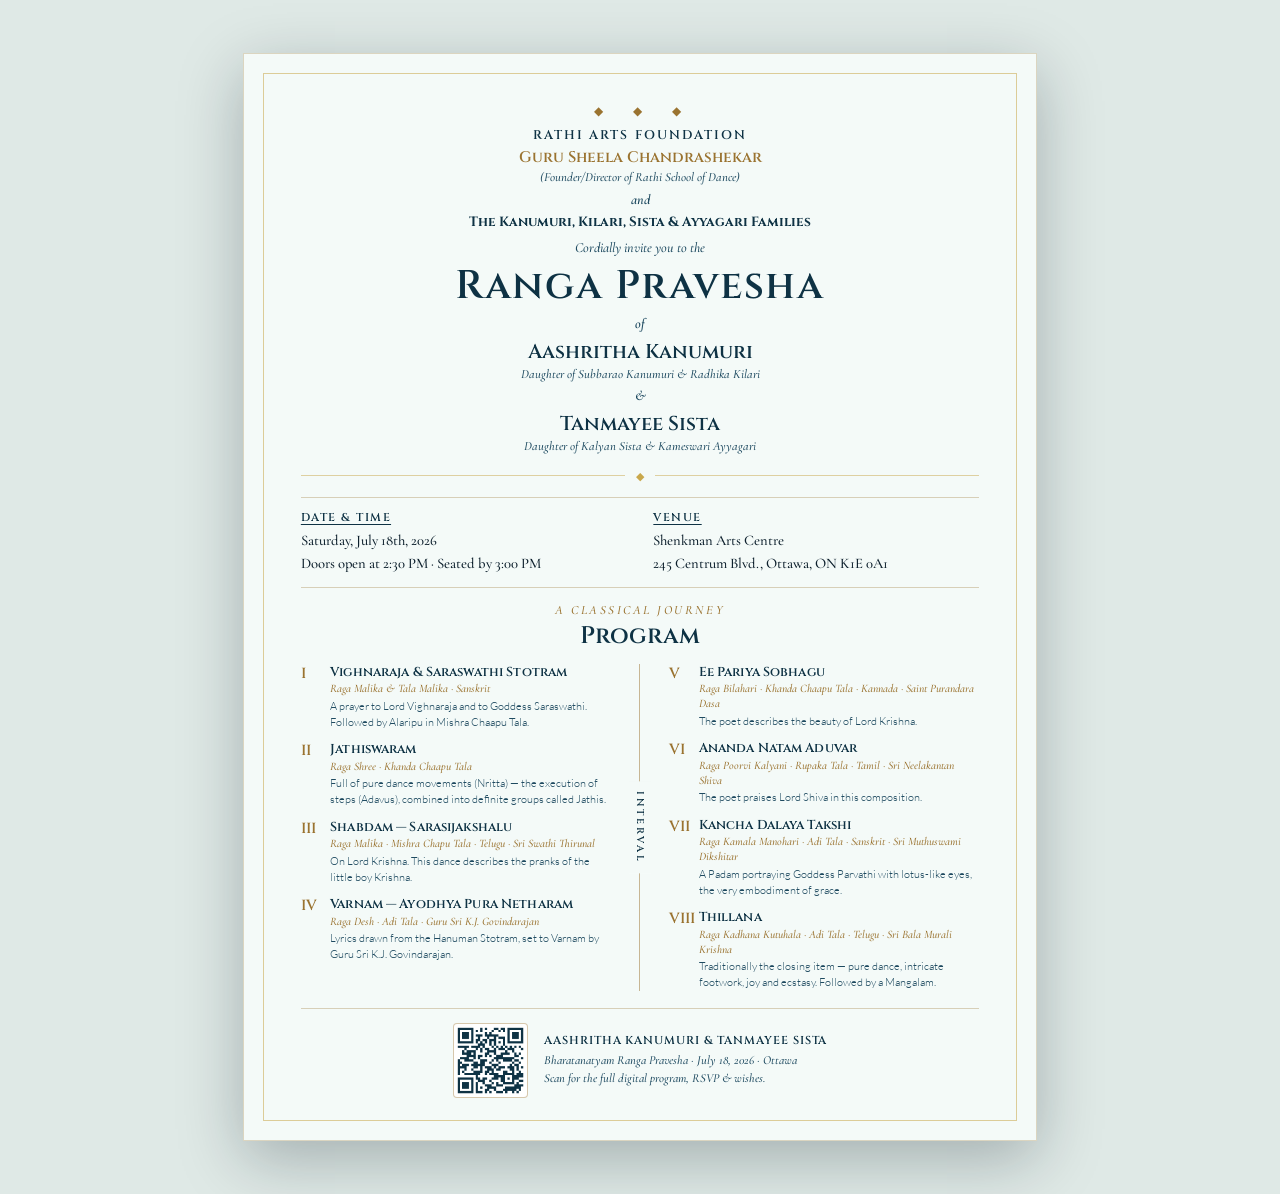
==== program-sheet.html @ 9ef65210 "Move interval to a vertical divider between program columns Replaces the awkward horizontal tag trai" ====
<!DOCTYPE html>
<html lang="en">
<head>
<meta charset="UTF-8"/>
<title>Ranga Pravesha — Program Sheet</title>
<style>
@font-face{font-family:'Cinzel';font-style:normal;font-weight:500 700;font-display:swap;src:url([data-uri]) format('woff2');}
@font-face{font-family:'Cormorant Garamond';font-style:italic;font-weight:500 600;font-display:swap;src:url([data-uri]) format('woff2');}
@font-face{font-family:'Cormorant Garamond';font-style:normal;font-weight:500 600;font-display:swap;src:url([data-uri]) format('woff2');}
@font-face{font-family:'Lato';font-style:normal;font-weight:300;font-display:swap;src:url([data-uri]) format('woff2');}
@font-face{font-family:'Lato';font-style:normal;font-weight:400;font-display:swap;src:url([data-uri]) format('woff2');}

*,*::before,*::after{box-sizing:border-box;margin:0;padding:0}

:root{
  --maroon:    #1d5468;
  --maroon-dk: #0e3244;
  --maroon-lt: #2d7090;
  --gold:      #c9a84c;
  --gold-lt:   #e8c96e;
  --gold-dk:   #9a7330;
  --cream:     #f4faf8;
  --cream-dk:  #daeee8;
  --text:      #0c1f2c;
  --text-lt:   #1e4a60;
  --backdrop:  #dfe9e6;
}

@media (prefers-color-scheme: dark){
  :root{ --backdrop:#11181d; }
}
:root[data-theme="dark"]{ --backdrop:#11181d; }
:root[data-theme="light"]{ --backdrop:#dfe9e6; }

html,body{background:var(--backdrop)}
body{
  font-family:'Lato',sans-serif;color:var(--text);
  display:flex;justify-content:center;padding:14mm 6mm;
}

.page{
  width:210mm;
  min-height:287mm;
  background:var(--cream);
  box-shadow:0 18px 60px rgba(10,25,35,.28);
  padding:13mm 15mm 11mm;
  position:relative;
  border:1px solid rgba(154,115,48,.28);
}
.page::before{
  content:"";
  position:absolute;inset:5mm;
  border:1px solid rgba(201,168,76,.55);
  pointer-events:none;
}

/* ---- header ---- */
.orn-row{
  text-align:center;color:var(--gold-dk);font-size:9pt;letter-spacing:.5em;
  margin-bottom:7pt;
}
.org{
  text-align:center;font-family:'Cinzel',serif;font-weight:600;font-size:9.5pt;
  letter-spacing:.16em;text-transform:uppercase;color:var(--maroon-dk);
}
.guru{
  text-align:center;font-family:'Cinzel',serif;font-weight:600;font-size:11.5pt;
  color:var(--gold-dk);margin-top:2pt;
}
.guru-role{
  text-align:center;font-family:'Cormorant Garamond',serif;font-style:italic;font-size:9.5pt;
  color:var(--text-lt);margin-top:1pt;
}
.and-line{
  text-align:center;font-family:'Cormorant Garamond',serif;font-style:italic;font-weight:600;
  font-size:10.5pt;color:var(--text-lt);margin:4pt 0;
}
.families{
  text-align:center;font-family:'Cinzel',serif;font-weight:700;font-size:10pt;
  color:var(--maroon-dk);margin-bottom:3pt;
}
.cordially{
  text-align:center;font-family:'Cormorant Garamond',serif;font-style:italic;font-size:10.5pt;
  color:var(--text-lt);margin-top:6pt;
}
.event-title{
  text-align:center;font-family:'Cinzel',serif;font-weight:600;font-size:30pt;
  color:var(--maroon-dk);letter-spacing:.04em;margin:2pt 0;
}
.of-line{
  text-align:center;font-family:'Cormorant Garamond',serif;font-style:italic;font-weight:600;
  font-size:10.5pt;color:var(--text-lt);
}
.dancer-name{
  text-align:center;font-family:'Cinzel',serif;font-weight:600;font-size:15pt;
  color:var(--maroon-dk);margin-top:4pt;
}
.dancer-parents{
  text-align:center;font-family:'Cormorant Garamond',serif;font-style:italic;font-size:9.5pt;
  color:var(--text-lt);margin-top:1pt;
}

.rule{
  display:flex;align-items:center;gap:8pt;margin:11pt 0;
}
.rule span{flex:1;height:1px;background:var(--gold);opacity:.5}
.rule em{color:var(--gold);font-style:normal;font-size:8pt}

.info-grid{
  display:grid;grid-template-columns:1fr 1fr;gap:4pt 20pt;
  padding:9pt 0;border-top:1px solid rgba(154,115,48,.32);border-bottom:1px solid rgba(154,115,48,.32);
  margin-bottom:11pt;
}
.info-head{
  font-family:'Cinzel',serif;font-weight:600;font-size:8.5pt;letter-spacing:.13em;
  text-transform:uppercase;color:var(--maroon-dk);text-decoration:underline;text-underline-offset:3px;
  margin-bottom:3pt;
}
.info-val{
  font-family:'Cormorant Garamond',serif;font-weight:500;font-size:11pt;color:var(--text);line-height:1.55;
}

/* ---- program ---- */
.prog-eyebrow{
  text-align:center;font-family:'Cormorant Garamond',serif;font-style:italic;font-size:9.5pt;
  letter-spacing:.2em;text-transform:uppercase;color:var(--gold-dk);
}
.prog-title{
  text-align:center;font-family:'Cinzel',serif;font-weight:600;font-size:18pt;color:var(--maroon-dk);
  margin:1pt 0 9pt;
}

.prog-cols{display:grid;grid-template-columns:1fr 16pt 1fr;gap:0 14pt;align-items:stretch}
.prog-col{display:flex;flex-direction:column;gap:8pt}
.item{display:grid;grid-template-columns:16pt 1fr;gap:6pt;align-items:start}
.item-num{
  font-family:'Cinzel',serif;font-weight:600;font-size:11pt;color:var(--gold-dk);line-height:1.3;
}
.item-title{
  font-family:'Cinzel',serif;font-weight:600;font-size:9.7pt;color:var(--maroon-dk);
  letter-spacing:.01em;line-height:1.25;
}
.item-meta{
  font-family:'Cormorant Garamond',serif;font-style:italic;font-size:8.6pt;color:var(--gold-dk);
  margin:1pt 0 2pt;line-height:1.3;
}
.item-desc{
  font-family:'Lato',sans-serif;font-weight:300;font-size:8.4pt;color:var(--text-lt);line-height:1.42;
}

.col-divider{position:relative;display:flex;justify-content:center}
.col-divider .line{width:1px;background:rgba(154,115,48,.5)}
.col-divider .label{
  position:absolute;top:50%;left:50%;
  transform:translate(-50%,-50%);
  writing-mode:vertical-rl;
  background:var(--cream);padding:7pt 3pt;
  font-family:'Cinzel',serif;font-weight:600;font-size:7.4pt;letter-spacing:.3em;
  text-transform:uppercase;color:var(--maroon-dk);white-space:nowrap;
}

/* ---- footer ---- */
.footer{
  display:flex;align-items:center;justify-content:center;gap:12pt;
  margin-top:13pt;padding-top:10pt;border-top:1px solid rgba(154,115,48,.32);
}
.qr img{width:20mm;height:20mm;border:1px solid rgba(154,115,48,.4);border-radius:3pt;padding:2pt;background:#fff;display:block}
.footer-text{font-family:'Cormorant Garamond',serif;font-style:italic;font-size:9.3pt;color:var(--text-lt);line-height:1.5;max-width:110mm}
.footer-text strong{font-style:normal;font-family:'Cinzel',serif;font-weight:600;font-size:8.6pt;letter-spacing:.08em;color:var(--maroon-dk);text-transform:uppercase;display:block;margin-bottom:2pt}

@media print{
  html,body{background:#fff;padding:0}
  .page{box-shadow:none;border:none;width:auto;min-height:auto}
  .page::before{border-color:rgba(201,168,76,.55)}
  @page{size:A4;margin:0}
}
</style>
</head>
<body>

<div class="page">

  <p class="orn-row">◆ &nbsp; ◆ &nbsp; ◆</p>
  <p class="org">Rathi Arts Foundation</p>
  <p class="guru">Guru Sheela Chandrashekar</p>
  <p class="guru-role">(Founder/Director of Rathi School of Dance)</p>
  <p class="and-line">and</p>
  <p class="families">The Kanumuri, Kilari, Sista &amp; Ayyagari Families</p>

  <p class="cordially">Cordially invite you to the</p>
  <p class="event-title">Ranga Pravesha</p>
  <p class="of-line">of</p>

  <p class="dancer-name">Aashritha Kanumuri</p>
  <p class="dancer-parents">Daughter of Subbarao Kanumuri &amp; Radhika Kilari</p>
  <p class="and-line">&amp;</p>
  <p class="dancer-name">Tanmayee Sista</p>
  <p class="dancer-parents">Daughter of Kalyan Sista &amp; Kameswari Ayyagari</p>

  <div class="rule"><span></span><em>◆</em><span></span></div>

  <div class="info-grid">
    <div>
      <p class="info-head">Date &amp; Time</p>
      <p class="info-val">Saturday, July 18th, 2026</p>
      <p class="info-val">Doors open at 2:30 PM · Seated by 3:00 PM</p>
    </div>
    <div>
      <p class="info-head">Venue</p>
      <p class="info-val">Shenkman Arts Centre</p>
      <p class="info-val">245 Centrum Blvd., Ottawa, ON K1E 0A1</p>
    </div>
  </div>

  <p class="prog-eyebrow">A Classical Journey</p>
  <h2 class="prog-title">Program</h2>

  <div class="prog-cols">
    <div class="prog-col">
      <div class="item">
        <div class="item-num">I</div>
        <div>
          <p class="item-title">Vighnaraja &amp; Saraswathi Stotram</p>
          <p class="item-meta">Raga Malika &amp; Tala Malika · Sanskrit</p>
          <p class="item-desc">A prayer to Lord Vighnaraja and to Goddess Saraswathi. Followed by Alaripu in Mishra Chaapu Tala.</p>
        </div>
      </div>
      <div class="item">
        <div class="item-num">II</div>
        <div>
          <p class="item-title">Jathiswaram</p>
          <p class="item-meta">Raga Shree · Khanda Chaapu Tala</p>
          <p class="item-desc">Full of pure dance movements (Nritta) — the execution of steps (Adavus), combined into definite groups called Jathis.</p>
        </div>
      </div>
      <div class="item">
        <div class="item-num">III</div>
        <div>
          <p class="item-title">Shabdam — Sarasijakshalu</p>
          <p class="item-meta">Raga Malika · Mishra Chapu Tala · Telugu · Sri Swathi Thirunal</p>
          <p class="item-desc">On Lord Krishna. This dance describes the pranks of the little boy Krishna.</p>
        </div>
      </div>
      <div class="item">
        <div class="item-num">IV</div>
        <div>
          <p class="item-title">Varnam — Ayodhya Pura Netharam</p>
          <p class="item-meta">Raga Desh · Adi Tala · Guru Sri K.J. Govindarajan</p>
          <p class="item-desc">Lyrics drawn from the Hanuman Stotram, set to Varnam by Guru Sri K.J. Govindarajan.</p>
        </div>
      </div>
    </div>

    <div class="col-divider">
      <div class="line"></div>
      <div class="label">Interval</div>
    </div>

    <div class="prog-col">
      <div class="item">
        <div class="item-num">V</div>
        <div>
          <p class="item-title">Ee Pariya Sobhagu</p>
          <p class="item-meta">Raga Bilahari · Khanda Chaapu Tala · Kannada · Saint Purandara Dasa</p>
          <p class="item-desc">The poet describes the beauty of Lord Krishna.</p>
        </div>
      </div>
      <div class="item">
        <div class="item-num">VI</div>
        <div>
          <p class="item-title">Ananda Natam Aduvar</p>
          <p class="item-meta">Raga Poorvi Kalyani · Rupaka Tala · Tamil · Sri Neelakantan Shiva</p>
          <p class="item-desc">The poet praises Lord Shiva in this composition.</p>
        </div>
      </div>
      <div class="item">
        <div class="item-num">VII</div>
        <div>
          <p class="item-title">Kancha Dalaya Takshi</p>
          <p class="item-meta">Raga Kamala Manohari · Adi Tala · Sanskrit · Sri Muthuswami Dikshitar</p>
          <p class="item-desc">A Padam portraying Goddess Parvathi with lotus-like eyes, the very embodiment of grace.</p>
        </div>
      </div>
      <div class="item">
        <div class="item-num">VIII</div>
        <div>
          <p class="item-title">Thillana</p>
          <p class="item-meta">Raga Kadhana Kutuhala · Adi Tala · Telugu · Sri Bala Murali Krishna</p>
          <p class="item-desc">Traditionally the closing item — pure dance, intricate footwork, joy and ecstasy. Followed by a Mangalam.</p>
        </div>
      </div>
    </div>
  </div>

  <div class="footer">
    <div class="qr"><img src="[data-uri]" alt="QR code to the digital program"/></div>
    <p class="footer-text">
      <strong>Aashritha Kanumuri &amp; Tanmayee Sista</strong>
      Bharatanatyam Ranga Pravesha · July 18, 2026 · Ottawa<br/>
      Scan for the full digital program, RSVP &amp; wishes.
    </p>
  </div>

</div>

</body>
</html>
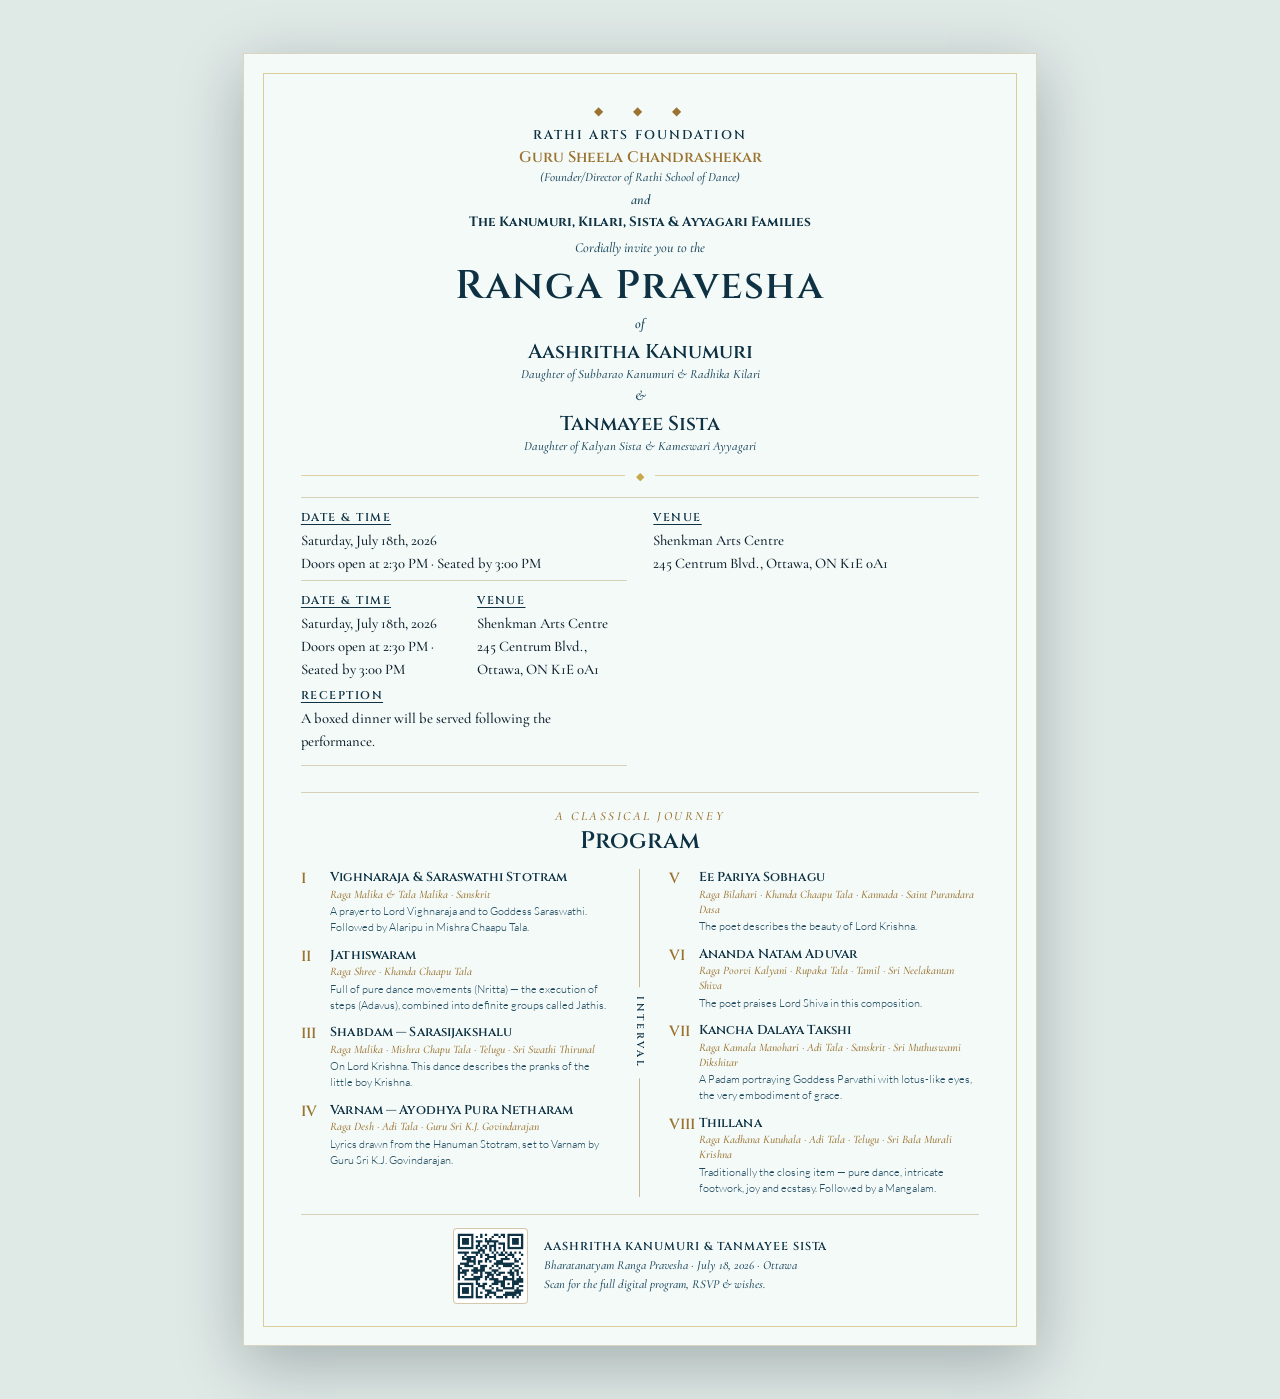
==== commit 29da0f1c: "Update program-sheet with event details Added date, time, and reception details to the program sheet" ====
--- a/program-sheet.html
+++ b/program-sheet.html
@@ -210,6 +210,7 @@
       <p class="info-val">Shenkman Arts Centre</p>
       <p class="info-val">245 Centrum Blvd., Ottawa, ON K1E 0A1</p>
     </div>
+    <div class="info-grid"> <div> <p class="info-head">Date &amp; Time</p> <p class="info-val">Saturday, July 18th, 2026</p> <p class="info-val">Doors open at 2:30 PM · Seated by 3:00 PM</p> </div> <div> <p class="info-head">Venue</p> <p class="info-val">Shenkman Arts Centre</p> <p class="info-val">245 Centrum Blvd., Ottawa, ON K1E 0A1</p> </div> <div style="grid-column: 1 / -1; margin-top: 2pt;"> <p class="info-head">Reception</p> <p class="info-val">A boxed dinner will be served following the performance.</p> </div> </div>
   </div>
 
   <p class="prog-eyebrow">A Classical Journey</p>
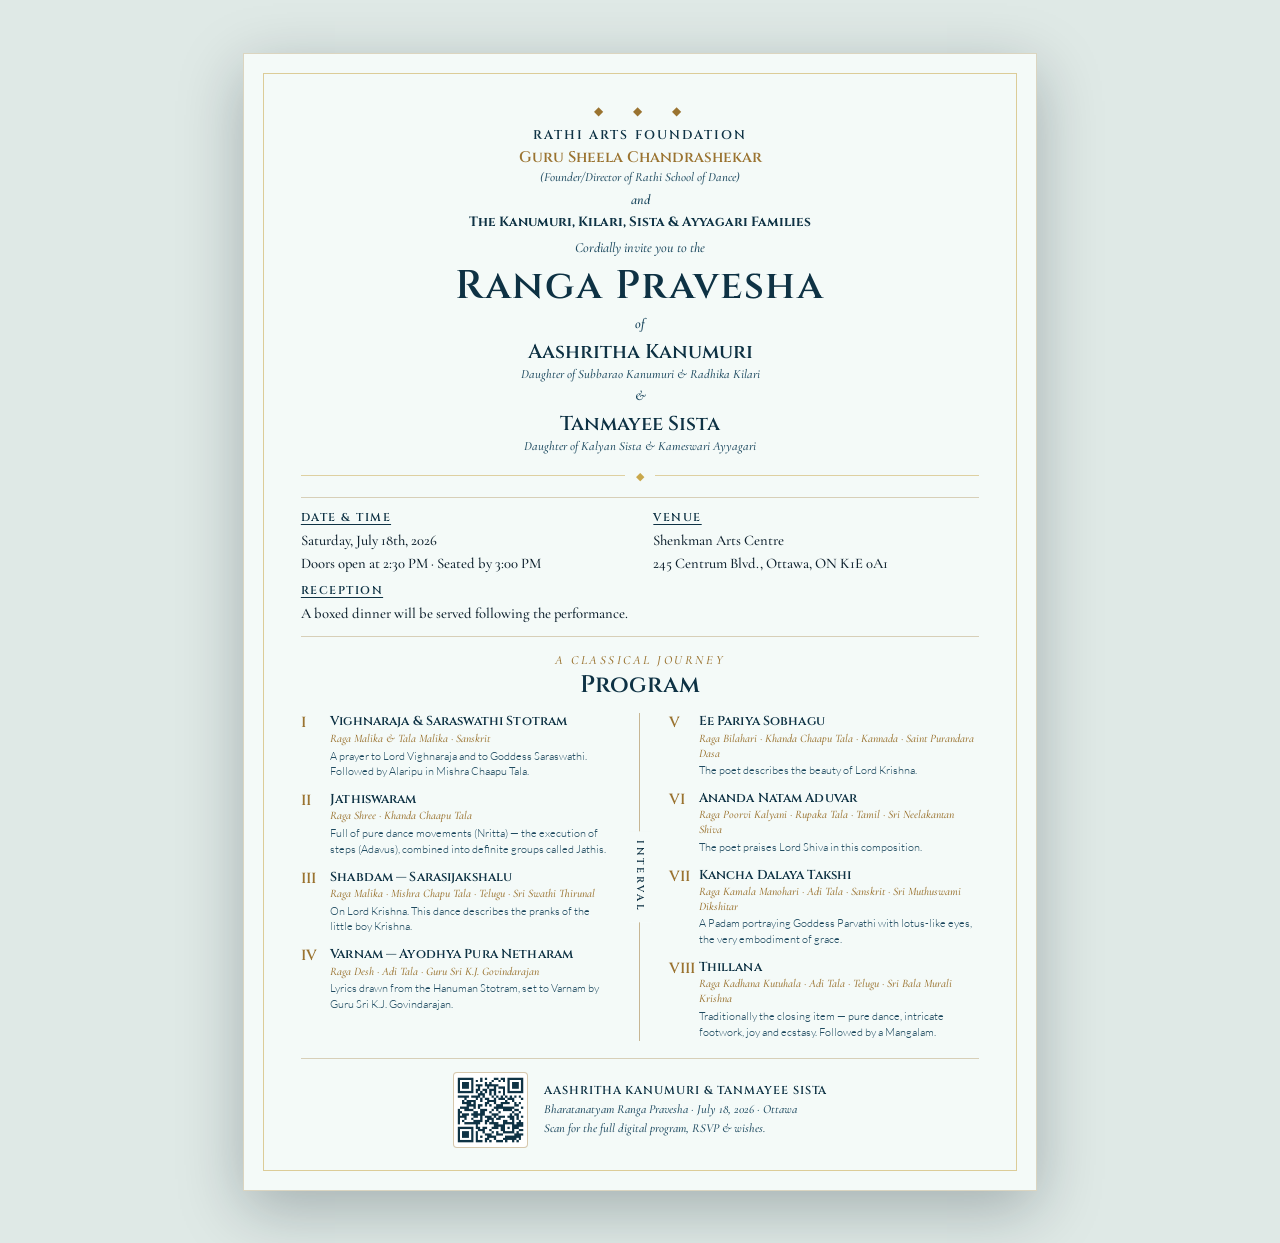
==== commit fbdf08b6: "Refactor event information layout in program-sheet.html" ====
--- a/program-sheet.html
+++ b/program-sheet.html
@@ -199,20 +199,24 @@
 
   <div class="rule"><span></span><em>◆</em><span></span></div>
 
-  <div class="info-grid">
-    <div>
-      <p class="info-head">Date &amp; Time</p>
-      <p class="info-val">Saturday, July 18th, 2026</p>
-      <p class="info-val">Doors open at 2:30 PM · Seated by 3:00 PM</p>
-    </div>
-    <div>
-      <p class="info-head">Venue</p>
-      <p class="info-val">Shenkman Arts Centre</p>
-      <p class="info-val">245 Centrum Blvd., Ottawa, ON K1E 0A1</p>
-    </div>
-    <div class="info-grid"> <div> <p class="info-head">Date &amp; Time</p> <p class="info-val">Saturday, July 18th, 2026</p> <p class="info-val">Doors open at 2:30 PM · Seated by 3:00 PM</p> </div> <div> <p class="info-head">Venue</p> <p class="info-val">Shenkman Arts Centre</p> <p class="info-val">245 Centrum Blvd., Ottawa, ON K1E 0A1</p> </div> <div style="grid-column: 1 / -1; margin-top: 2pt;"> <p class="info-head">Reception</p> <p class="info-val">A boxed dinner will be served following the performance.</p> </div> </div>
-  </div>
-
+<div class="info-grid">
+  <div>
+    <p class="info-head">Date &amp; Time</p>
+    <p class="info-val">Saturday, July 18th, 2026</p>
+    <p class="info-val">Doors open at 2:30 PM · Seated by 3:00 PM</p>
+  </div>
+
+  <div>
+    <p class="info-head">Venue</p>
+    <p class="info-val">Shenkman Arts Centre</p>
+    <p class="info-val">245 Centrum Blvd., Ottawa, ON K1E 0A1</p>
+  </div>
+
+  <div style="grid-column: 1 / -1; margin-top: 2pt;">
+    <p class="info-head">Reception</p>
+    <p class="info-val">A boxed dinner will be served following the performance.</p>
+  </div>
+</div>
   <p class="prog-eyebrow">A Classical Journey</p>
   <h2 class="prog-title">Program</h2>
 
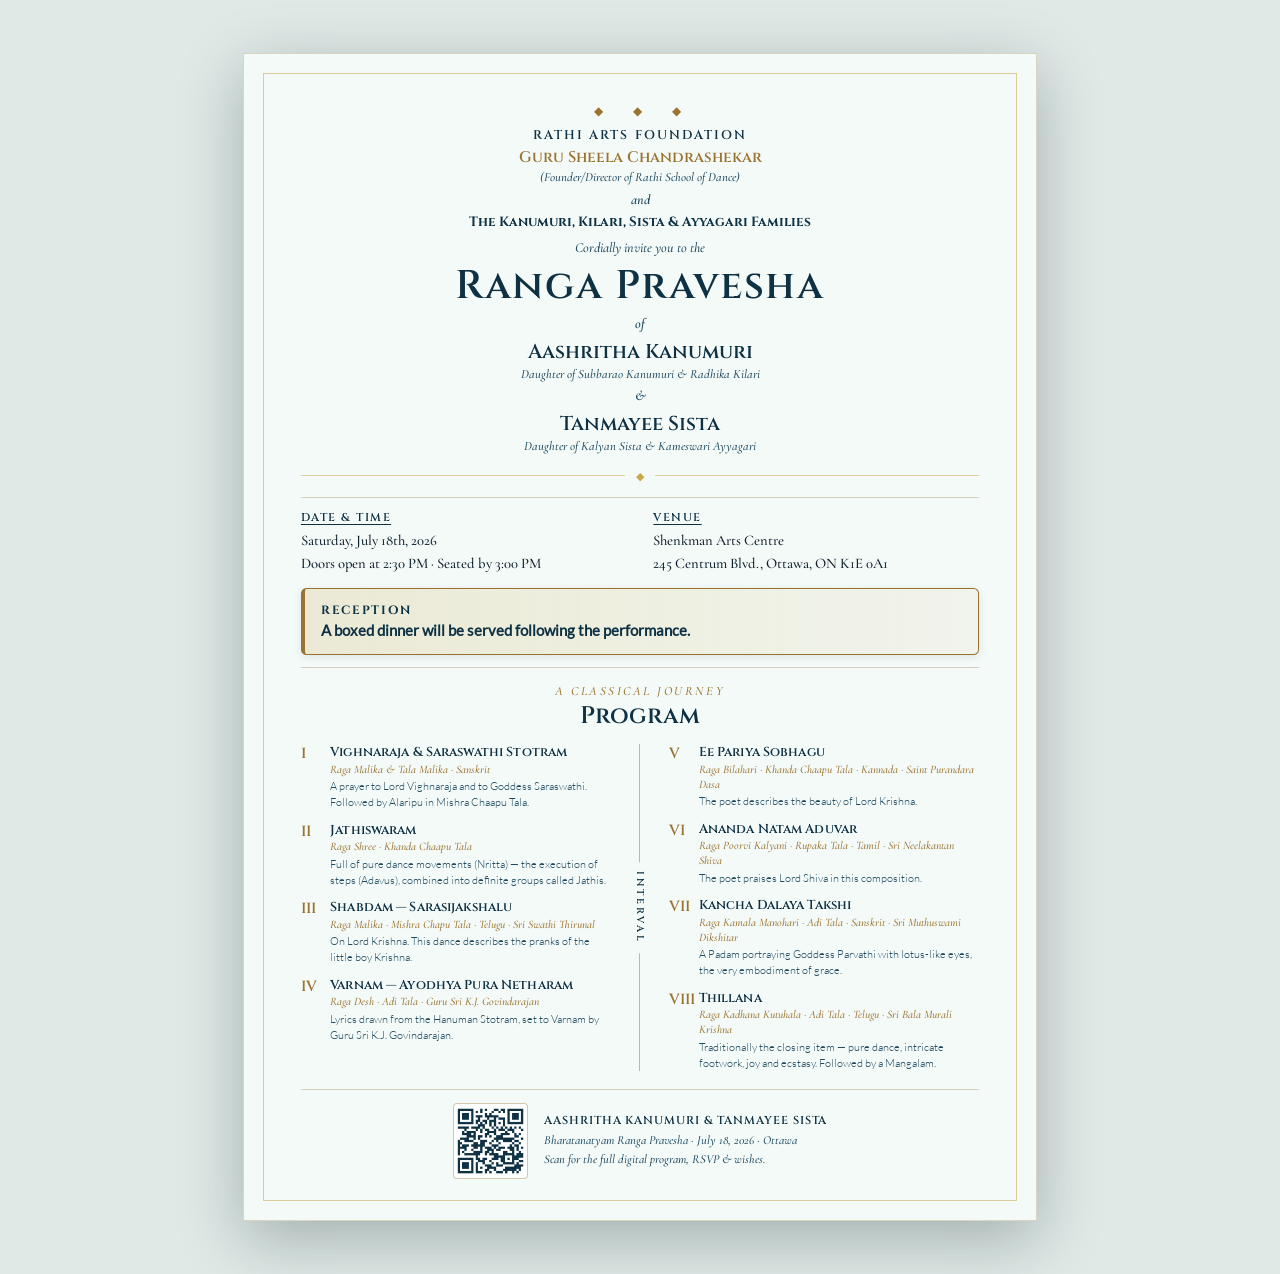
==== commit 27c08658: "Add styled reception callout to program sheet Replaced existing reception info with styled callout s" ====
--- a/program-sheet.html
+++ b/program-sheet.html
@@ -120,6 +120,35 @@
   font-family:'Cormorant Garamond',serif;font-weight:500;font-size:11pt;color:var(--text);line-height:1.55;
 }
 
+/* Add this near your existing .info-grid styles */
+.reception-callout{
+  grid-column: 1 / -1;
+  margin-top: 6pt;
+  padding: 10pt 12pt;
+  border: 1px solid var(--gold-dk);
+  border-left: 4px solid var(--gold-dk);
+  background: linear-gradient(90deg, rgba(201,168,76,.20), rgba(201,168,76,.07));
+  border-radius: 4pt;
+  box-shadow: 0 2px 8px rgba(12,31,44,.10);
+}
+
+.reception-kicker{
+  font-family: 'Cinzel', serif;
+  font-weight: 700;
+  font-size: 9pt;
+  letter-spacing: .14em;
+  text-transform: uppercase;
+  color: var(--maroon-dk);
+  margin-bottom: 2pt;
+}
+
+.reception-text{
+  font-family: 'Lato', sans-serif;
+  font-weight: 700;
+  font-size: 11pt;
+  color: var(--maroon-dk);
+  line-height: 1.35;
+}
 /* ---- program ---- */
 .prog-eyebrow{
   text-align:center;font-family:'Cormorant Garamond',serif;font-style:italic;font-size:9.5pt;
@@ -199,6 +228,7 @@
 
   <div class="rule"><span></span><em>◆</em><span></span></div>
 
+<!-- Replace your existing info-grid block with this -->
 <div class="info-grid">
   <div>
     <p class="info-head">Date &amp; Time</p>
@@ -212,11 +242,12 @@
     <p class="info-val">245 Centrum Blvd., Ottawa, ON K1E 0A1</p>
   </div>
 
-  <div style="grid-column: 1 / -1; margin-top: 2pt;">
-    <p class="info-head">Reception</p>
-    <p class="info-val">A boxed dinner will be served following the performance.</p>
+  <div class="reception-callout">
+    <p class="reception-kicker">Reception</p>
+    <p class="reception-text">A boxed dinner will be served following the performance.</p>
   </div>
 </div>
+  
   <p class="prog-eyebrow">A Classical Journey</p>
   <h2 class="prog-title">Program</h2>
 
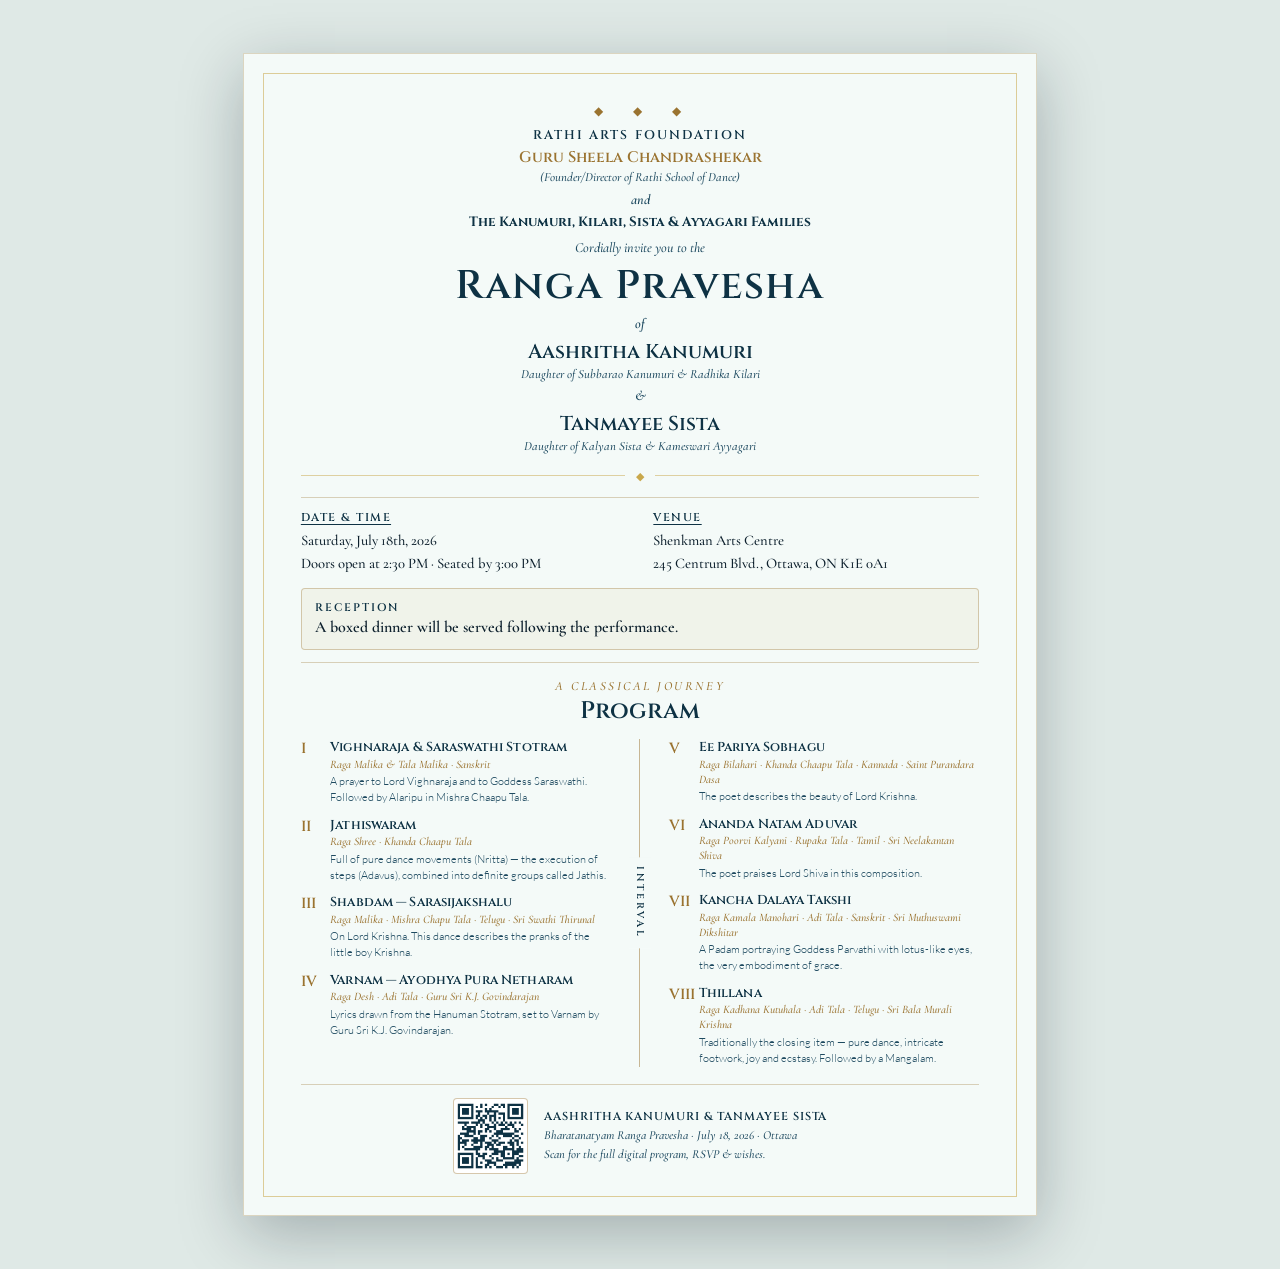
==== commit c291c039: "Refactor reception styles in program-sheet.html Updated styles for reception callout and text elemen" ====
--- a/program-sheet.html
+++ b/program-sheet.html
@@ -121,33 +121,33 @@
 }
 
 /* Add this near your existing .info-grid styles */
+/* Replace the previous reception styles with these */
 .reception-callout{
   grid-column: 1 / -1;
   margin-top: 6pt;
-  padding: 10pt 12pt;
-  border: 1px solid var(--gold-dk);
-  border-left: 4px solid var(--gold-dk);
-  background: linear-gradient(90deg, rgba(201,168,76,.20), rgba(201,168,76,.07));
-  border-radius: 4pt;
-  box-shadow: 0 2px 8px rgba(12,31,44,.10);
+  padding: 8pt 10pt 9pt;
+  border: 1px solid rgba(154,115,48,.35);
+  background: rgba(201,168,76,.08);
+  border-radius: 3pt;
 }
 
 .reception-kicker{
   font-family: 'Cinzel', serif;
-  font-weight: 700;
-  font-size: 9pt;
-  letter-spacing: .14em;
+  font-weight: 600;
+  font-size: 8.3pt;
+  letter-spacing: .16em;
   text-transform: uppercase;
   color: var(--maroon-dk);
-  margin-bottom: 2pt;
+  margin: 0 0 2pt 0;
 }
 
 .reception-text{
-  font-family: 'Lato', sans-serif;
-  font-weight: 700;
-  font-size: 11pt;
-  color: var(--maroon-dk);
-  line-height: 1.35;
+  font-family: 'Cormorant Garamond', serif;
+  font-weight: 600;
+  font-size: 12pt;
+  color: var(--text);
+  line-height: 1.25;
+  margin: 0;
 }
 /* ---- program ---- */
 .prog-eyebrow{
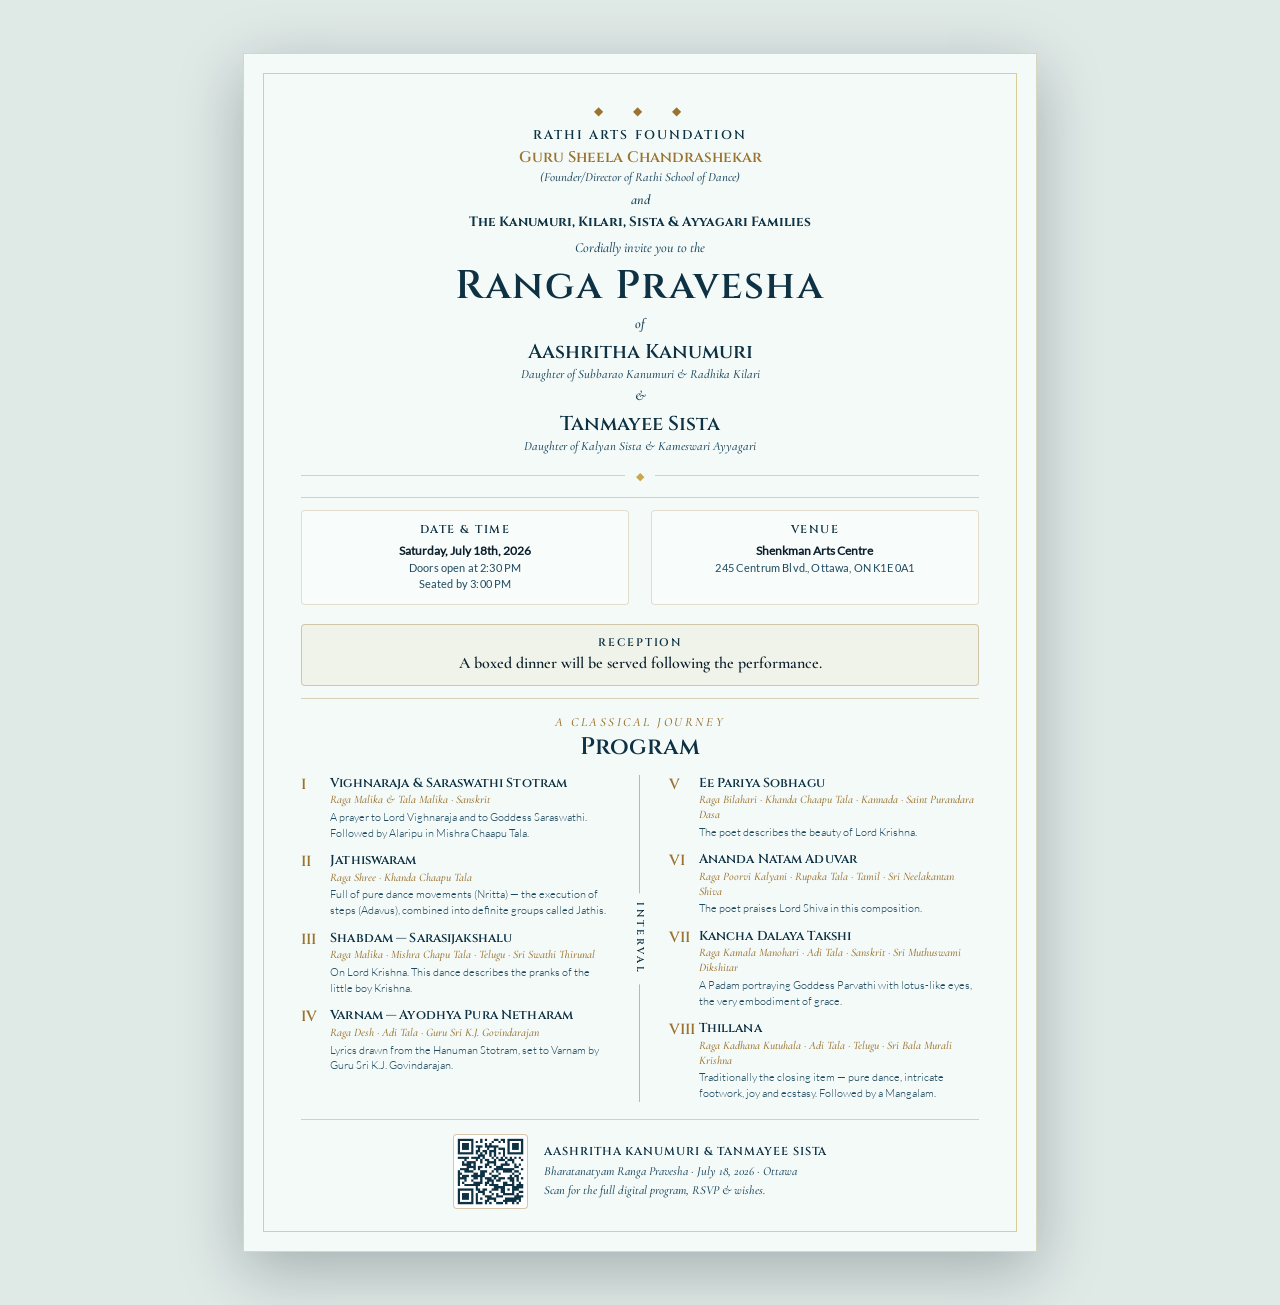
==== commit 189bd7ee: "Refactor info-grid and info-panel styles Updated styles for .info-grid and .info-panel. Enhanced the" ====
--- a/program-sheet.html
+++ b/program-sheet.html
@@ -107,17 +107,28 @@
 .rule em{color:var(--gold);font-style:normal;font-size:8pt}
 
 .info-grid{
-  display:grid;grid-template-columns:1fr 1fr;gap:4pt 20pt;
+  display:grid;grid-template-columns:1fr 1fr;gap:8pt 16pt;
   padding:9pt 0;border-top:1px solid rgba(154,115,48,.32);border-bottom:1px solid rgba(154,115,48,.32);
   margin-bottom:11pt;
 }
+.info-panel{
+  padding:8pt 10pt 9pt;
+  border:1px solid rgba(154,115,48,.22);
+  background:rgba(255,255,255,.35);
+  border-radius:3pt;
+  text-align:center;
+}
 .info-head{
   font-family:'Cinzel',serif;font-weight:600;font-size:8.5pt;letter-spacing:.13em;
-  text-transform:uppercase;color:var(--maroon-dk);text-decoration:underline;text-underline-offset:3px;
-  margin-bottom:3pt;
+  text-transform:uppercase;color:var(--maroon-dk);
+  margin-bottom:4pt;
 }
 .info-val{
-  font-family:'Cormorant Garamond',serif;font-weight:500;font-size:11pt;color:var(--text);line-height:1.55;
+  font-family:'Lato',sans-serif;font-weight:600;font-size:9.2pt;color:var(--text);line-height:1.45;
+}
+.info-detail{
+  font-weight:400;font-size:8.25pt;color:var(--text-lt);line-height:1.45;
+  letter-spacing:.015em;
 }
 
 /* Add this near your existing .info-grid styles */
@@ -129,6 +140,7 @@
   border: 1px solid rgba(154,115,48,.35);
   background: rgba(201,168,76,.08);
   border-radius: 3pt;
+  text-align:center;
 }
 
 .reception-kicker{
@@ -230,16 +242,16 @@
 
 <!-- Replace your existing info-grid block with this -->
 <div class="info-grid">
-  <div>
+  <div class="info-panel">
     <p class="info-head">Date &amp; Time</p>
     <p class="info-val">Saturday, July 18th, 2026</p>
-    <p class="info-val">Doors open at 2:30 PM · Seated by 3:00 PM</p>
-  </div>
-
-  <div>
+    <p class="info-val info-detail">Doors open at 2:30 PM<br/>Seated by 3:00 PM</p>
+  </div>
+
+  <div class="info-panel">
     <p class="info-head">Venue</p>
     <p class="info-val">Shenkman Arts Centre</p>
-    <p class="info-val">245 Centrum Blvd., Ottawa, ON K1E 0A1</p>
+    <p class="info-val info-detail">245 Centrum Blvd., Ottawa, ON K1E 0A1</p>
   </div>
 
   <div class="reception-callout">
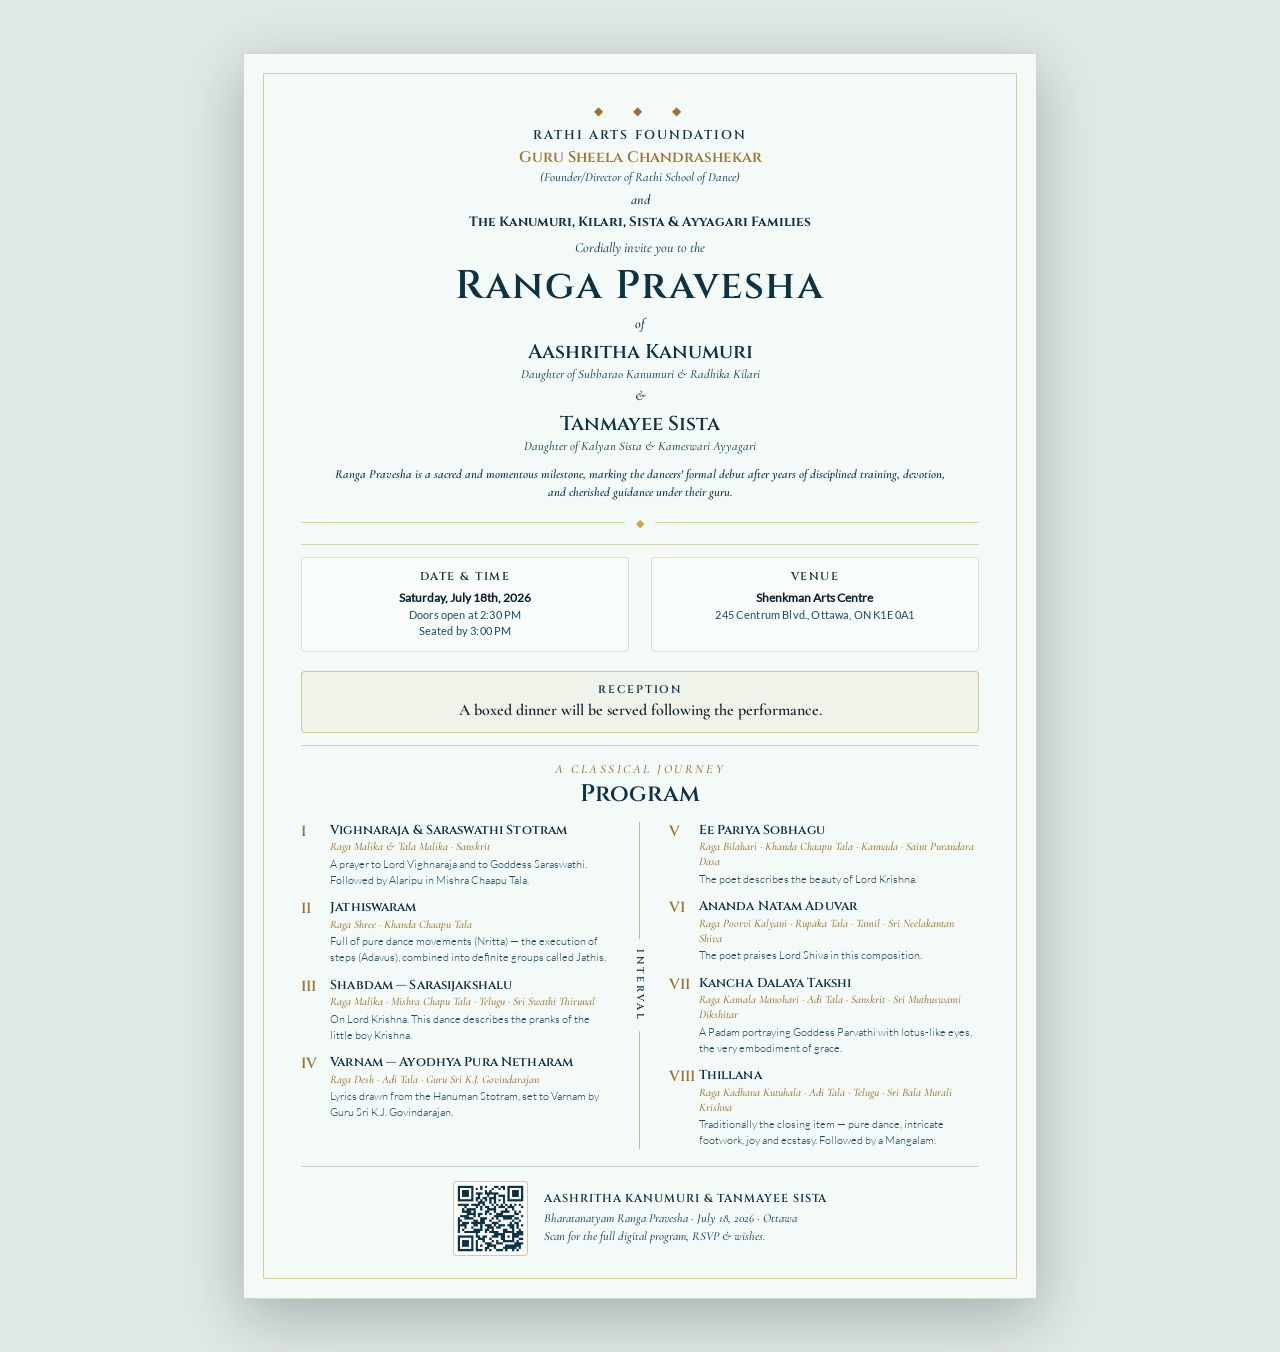
==== commit 5dd65547: "Add significance note for Ranga Pravesha Added a significance note about Ranga Pravesha to the progr" ====
--- a/program-sheet.html
+++ b/program-sheet.html
@@ -99,6 +99,11 @@
   text-align:center;font-family:'Cormorant Garamond',serif;font-style:italic;font-size:9.5pt;
   color:var(--text-lt);margin-top:1pt;
 }
+.significance-note{
+  text-align:center;font-family:'Cormorant Garamond',serif;font-style:italic;font-weight:600;
+  font-size:9.4pt;line-height:1.45;color:var(--maroon-dk);
+  max-width:162mm;margin:8pt auto 0;
+}
 
 .rule{
   display:flex;align-items:center;gap:8pt;margin:11pt 0;
@@ -237,6 +242,7 @@
   <p class="and-line">&amp;</p>
   <p class="dancer-name">Tanmayee Sista</p>
   <p class="dancer-parents">Daughter of Kalyan Sista &amp; Kameswari Ayyagari</p>
+  <p class="significance-note">Ranga Pravesha is a sacred and momentous milestone, marking the dancers' formal debut after years of disciplined training, devotion, and cherished guidance under their guru.</p>
 
   <div class="rule"><span></span><em>◆</em><span></span></div>
 
